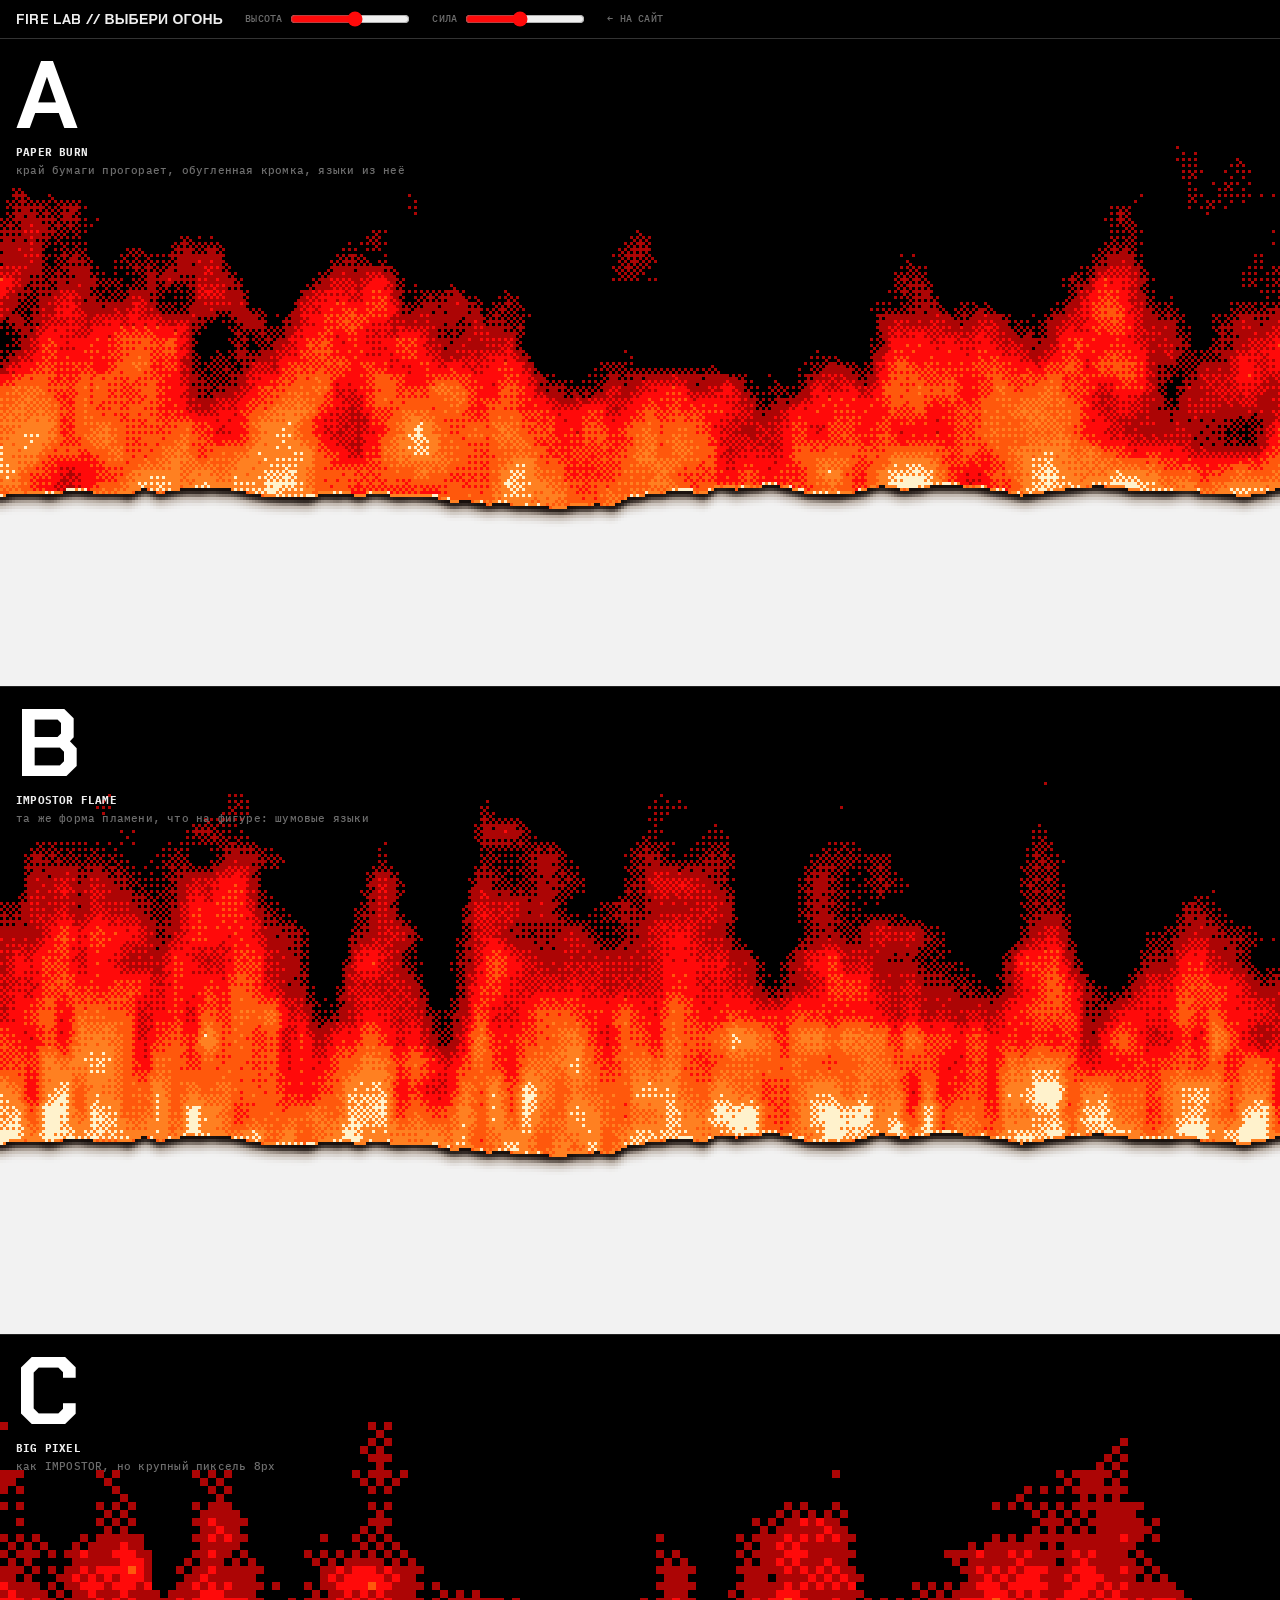
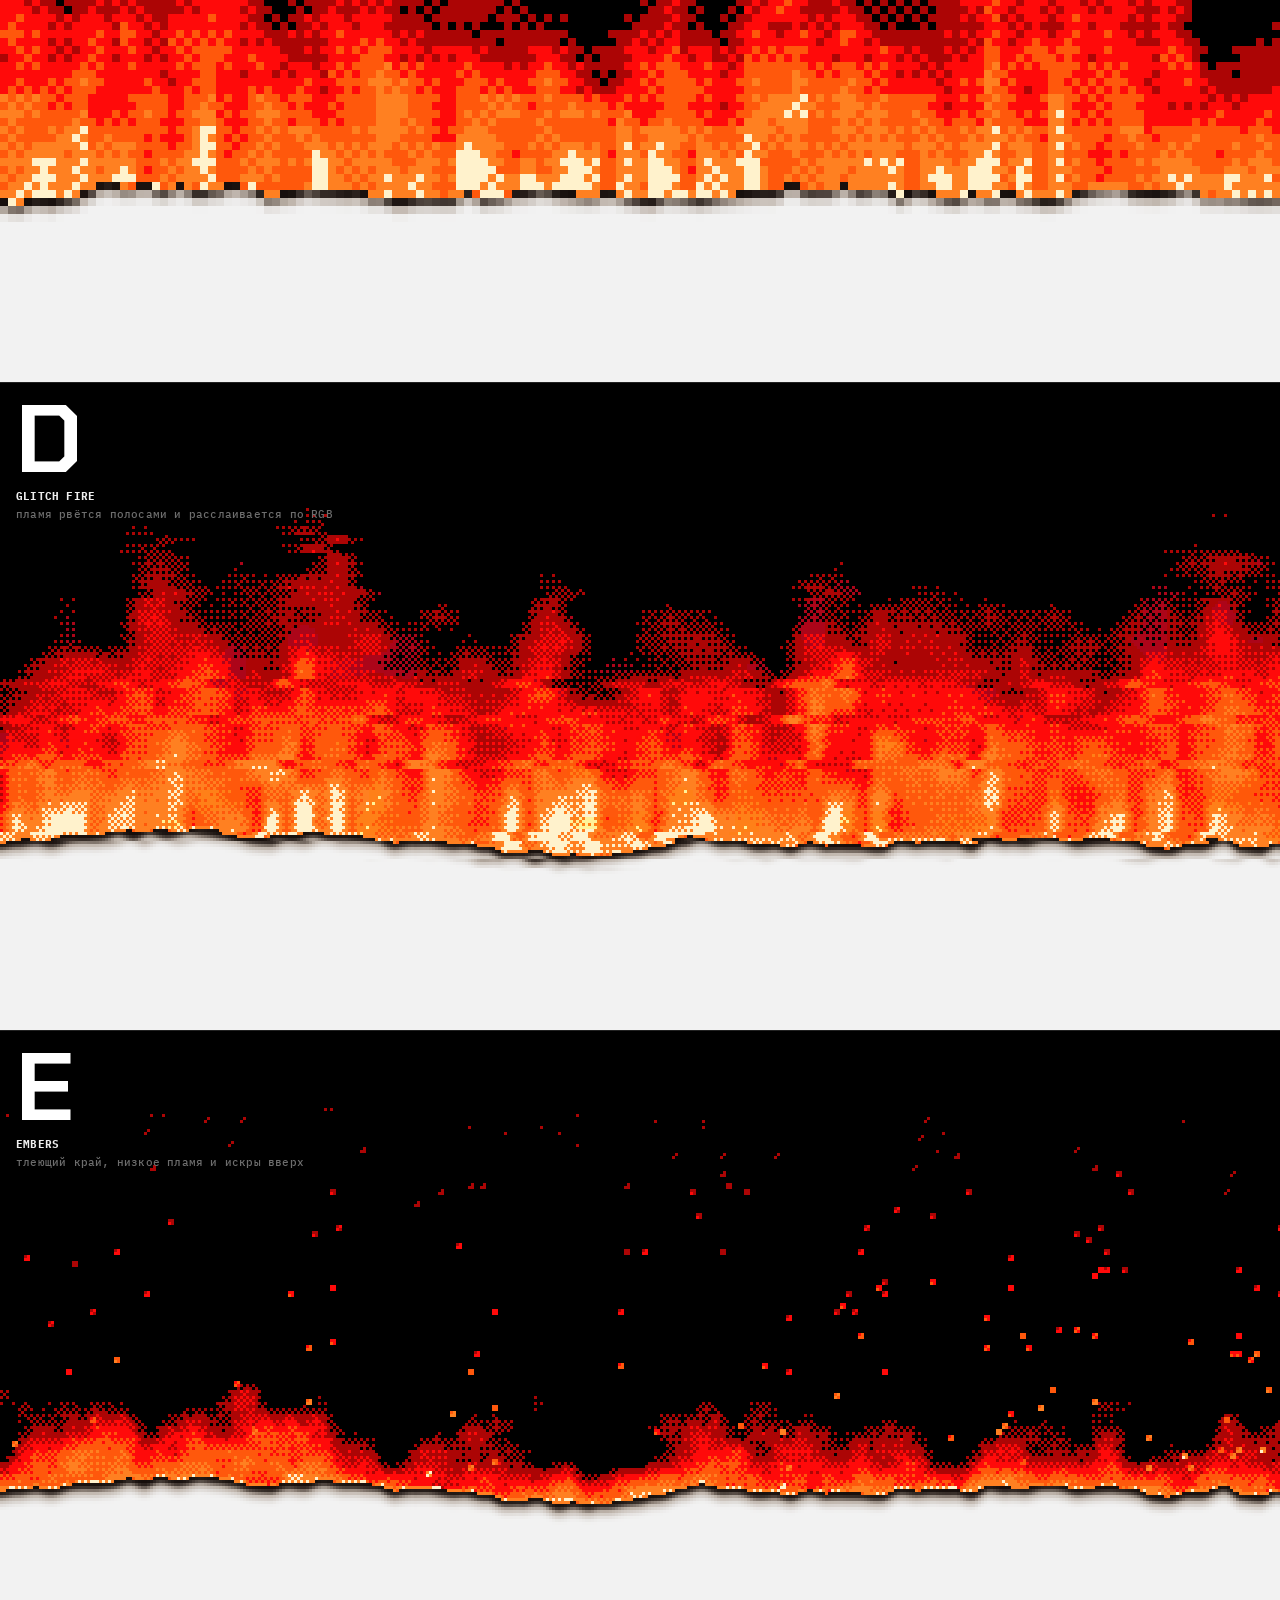
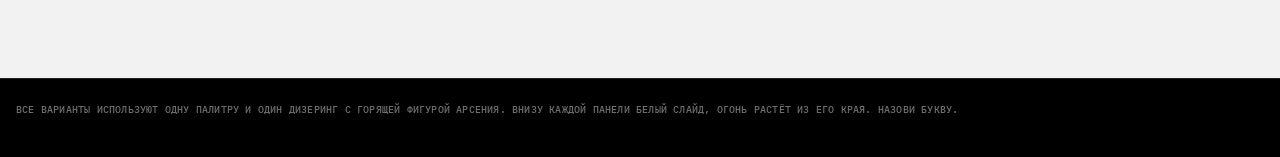
==== fire-lab.html @ 79246a32 "Fire lab page: five edge-fire variants sharing the figure's palette and dither, flames growing out o" ====
<!doctype html>
<html lang="ru">
<head>
<meta charset="utf-8">
<meta name="viewport" content="width=device-width, initial-scale=1, viewport-fit=cover">
<title>Fire Lab — Xanax Tbilisi</title>
<meta name="theme-color" content="#000000">
<link rel="preconnect" href="https://fonts.googleapis.com">
<link rel="preconnect" href="https://fonts.gstatic.com" crossorigin>
<link href="https://fonts.googleapis.com/css2?family=Chakra+Petch:wght@700&family=IBM+Plex+Mono:wght@500;700&display=swap" rel="stylesheet">
<style>
  :root { --red: #ff0a0a; --dim: #6d6d6d; --mono: "IBM Plex Mono", ui-monospace, monospace; --disp: "Chakra Petch", sans-serif; }
  * { box-sizing: border-box; margin: 0; padding: 0; }
  body { background: #000; color: #eee; font: 500 10px/1.4 var(--mono); text-transform: uppercase; letter-spacing: .02em; overflow-x: hidden; }
  header { position: sticky; top: 0; z-index: 5; display: flex; flex-wrap: wrap; gap: 10px 22px; align-items: center; padding: 10px 16px; background: rgba(0,0,0,.85); border-bottom: 1px solid #333; }
  header h1 { font: 700 14px var(--disp); }
  header a { color: var(--dim); text-decoration: none; }
  header a:hover { color: #fff; }
  label { display: flex; align-items: center; gap: 8px; color: var(--dim); }
  input[type=range] { width: 120px; accent-color: var(--red); }
  section { position: relative; height: 72vh; min-height: 380px; border-bottom: 1px solid #222; }
  canvas { position: absolute; inset: 0; width: 100%; height: 100%; display: block; }
  .tag { position: absolute; left: 16px; top: 14px; z-index: 2; max-width: calc(100% - 32px); }
  .tag b { display: block; font: 700 clamp(40px, 8vw, 96px)/.9 var(--disp); color: #fff; }
  .tag span { display: block; margin-top: 6px; font-size: 11px; font-weight: 700; }
  .tag em { display: block; font-style: normal; color: var(--dim); text-transform: none; font-size: 11px; margin-top: 2px; }
  footer { padding: 24px 16px 40px; color: var(--dim); }
</style>
</head>
<body>
<header>
  <h1>FIRE LAB // ВЫБЕРИ ОГОНЬ</h1>
  <label>ВЫСОТА <input id="flame" type="range" min="0.25" max="0.8" step="0.01" value="0.55"></label>
  <label>СИЛА <input id="strength" type="range" min="0.5" max="1.6" step="0.01" value="1"></label>
  <a href="./">← НА САЙТ</a>
</header>
<main id="lab"></main>
<footer>Все варианты используют одну палитру и один дизеринг с горящей фигурой Арсения. Внизу каждой панели белый слайд, огонь растёт из его края. Назови букву.</footer>

<script type="module">
  import { VARIANTS, createEdgeFire } from "./fire.js?v=1";
  const lab = document.getElementById("lab");
  const fires = VARIANTS.map((v, i) => {
    const sec = document.createElement("section");
    sec.innerHTML = `<canvas></canvas><div class="tag"><b>${"ABCDE"[i]}</b><span>${v.name}</span><em>${v.note}</em></div>`;
    lab.appendChild(sec);
    const f = createEdgeFire(sec.querySelector("canvas"), { variant: i });
    return { sec, f, visible: false };
  });
  const layout = () => fires.forEach(({ sec, f }) => {
    if (!f) return;
    f.resize();
    const h = sec.clientHeight;
    f.state.edge = h * 0.3;
    f.state.flame = h * +document.getElementById("flame").value;
  });
  const io = new IntersectionObserver((es) => es.forEach((e) => {
    const x = fires.find((q) => q.sec === e.target); if (x) x.visible = e.isIntersecting;
  }));
  fires.forEach((x) => io.observe(x.sec));
  addEventListener("resize", layout);
  document.getElementById("flame").addEventListener("input", layout);
  document.getElementById("strength").addEventListener("input", (e) => fires.forEach(({ f }) => f && (f.state.strength = +e.target.value)));
  layout();
  const t0 = performance.now();
  (function loop() {
    const t = (performance.now() - t0) / 1000;
    for (const x of fires) if (x.f && x.visible) x.f.render(t);
    requestAnimationFrame(loop);
  })();
</script>
</body>
</html>
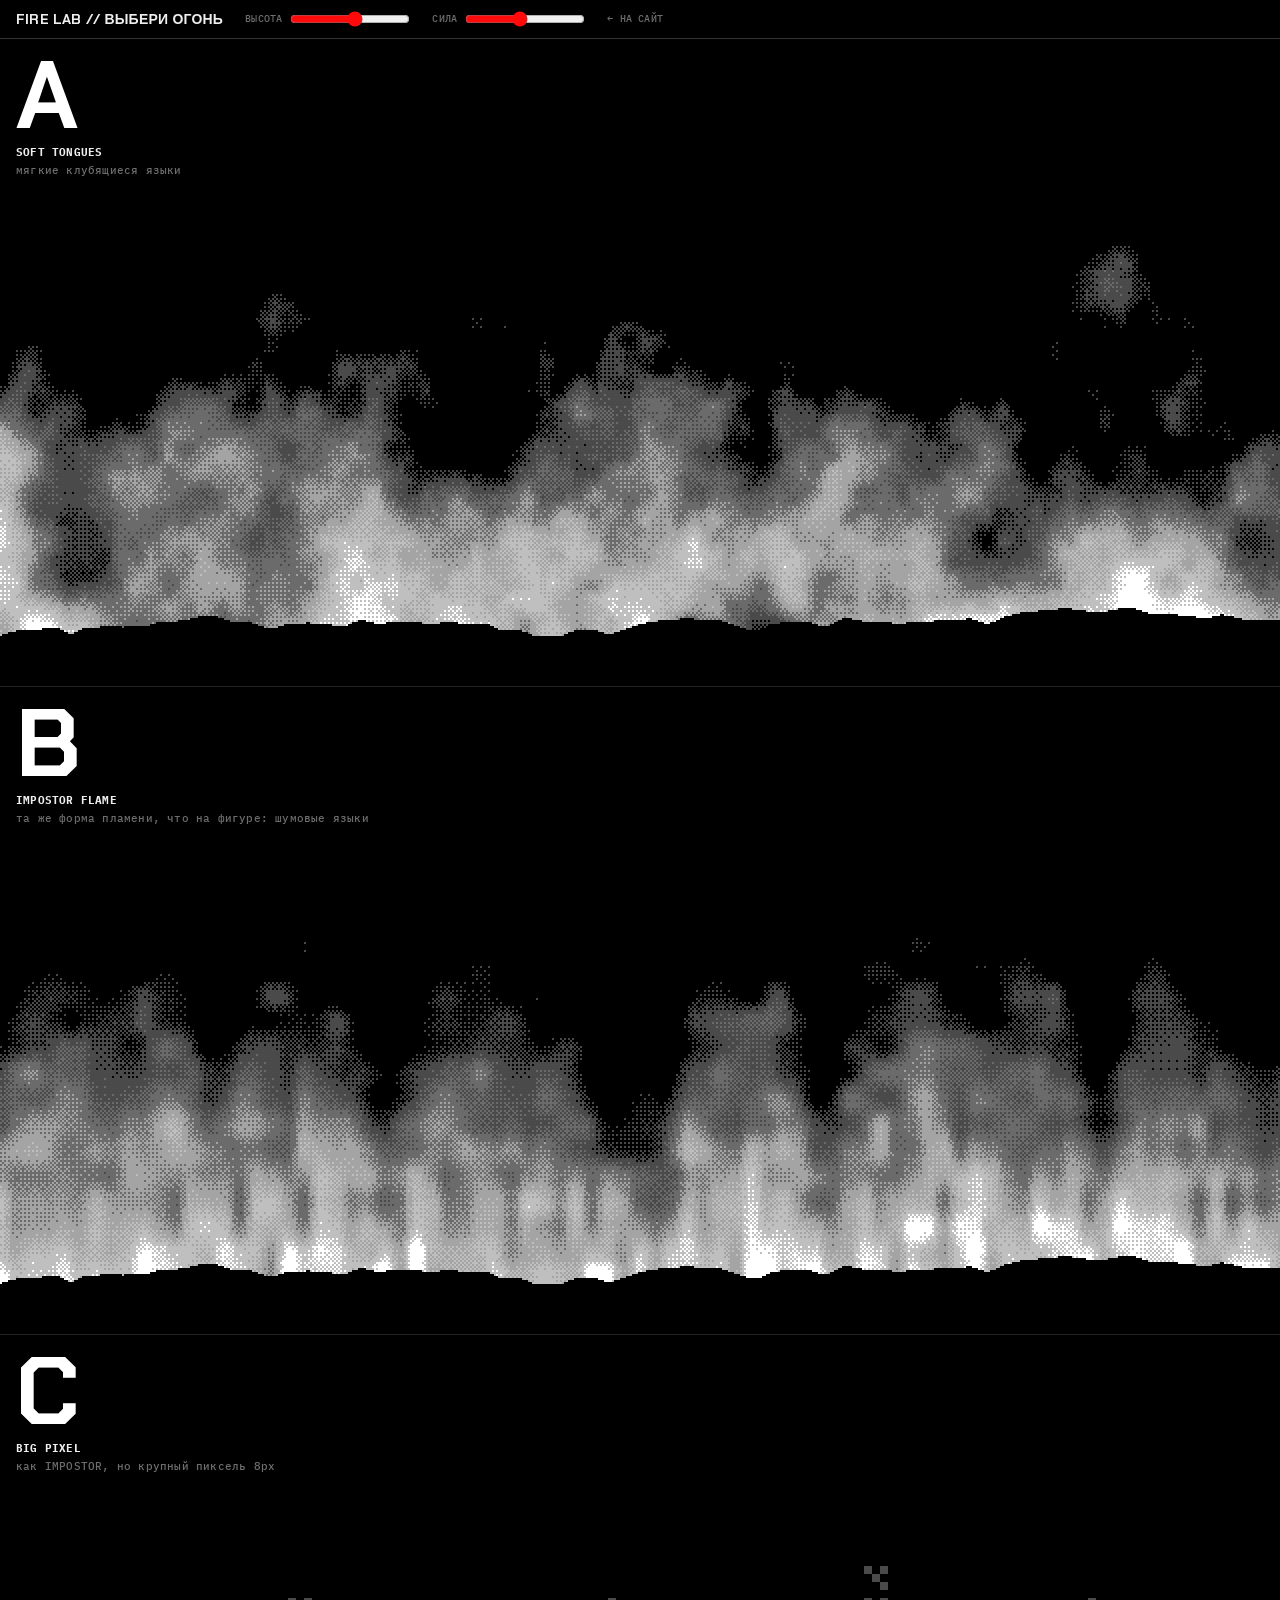
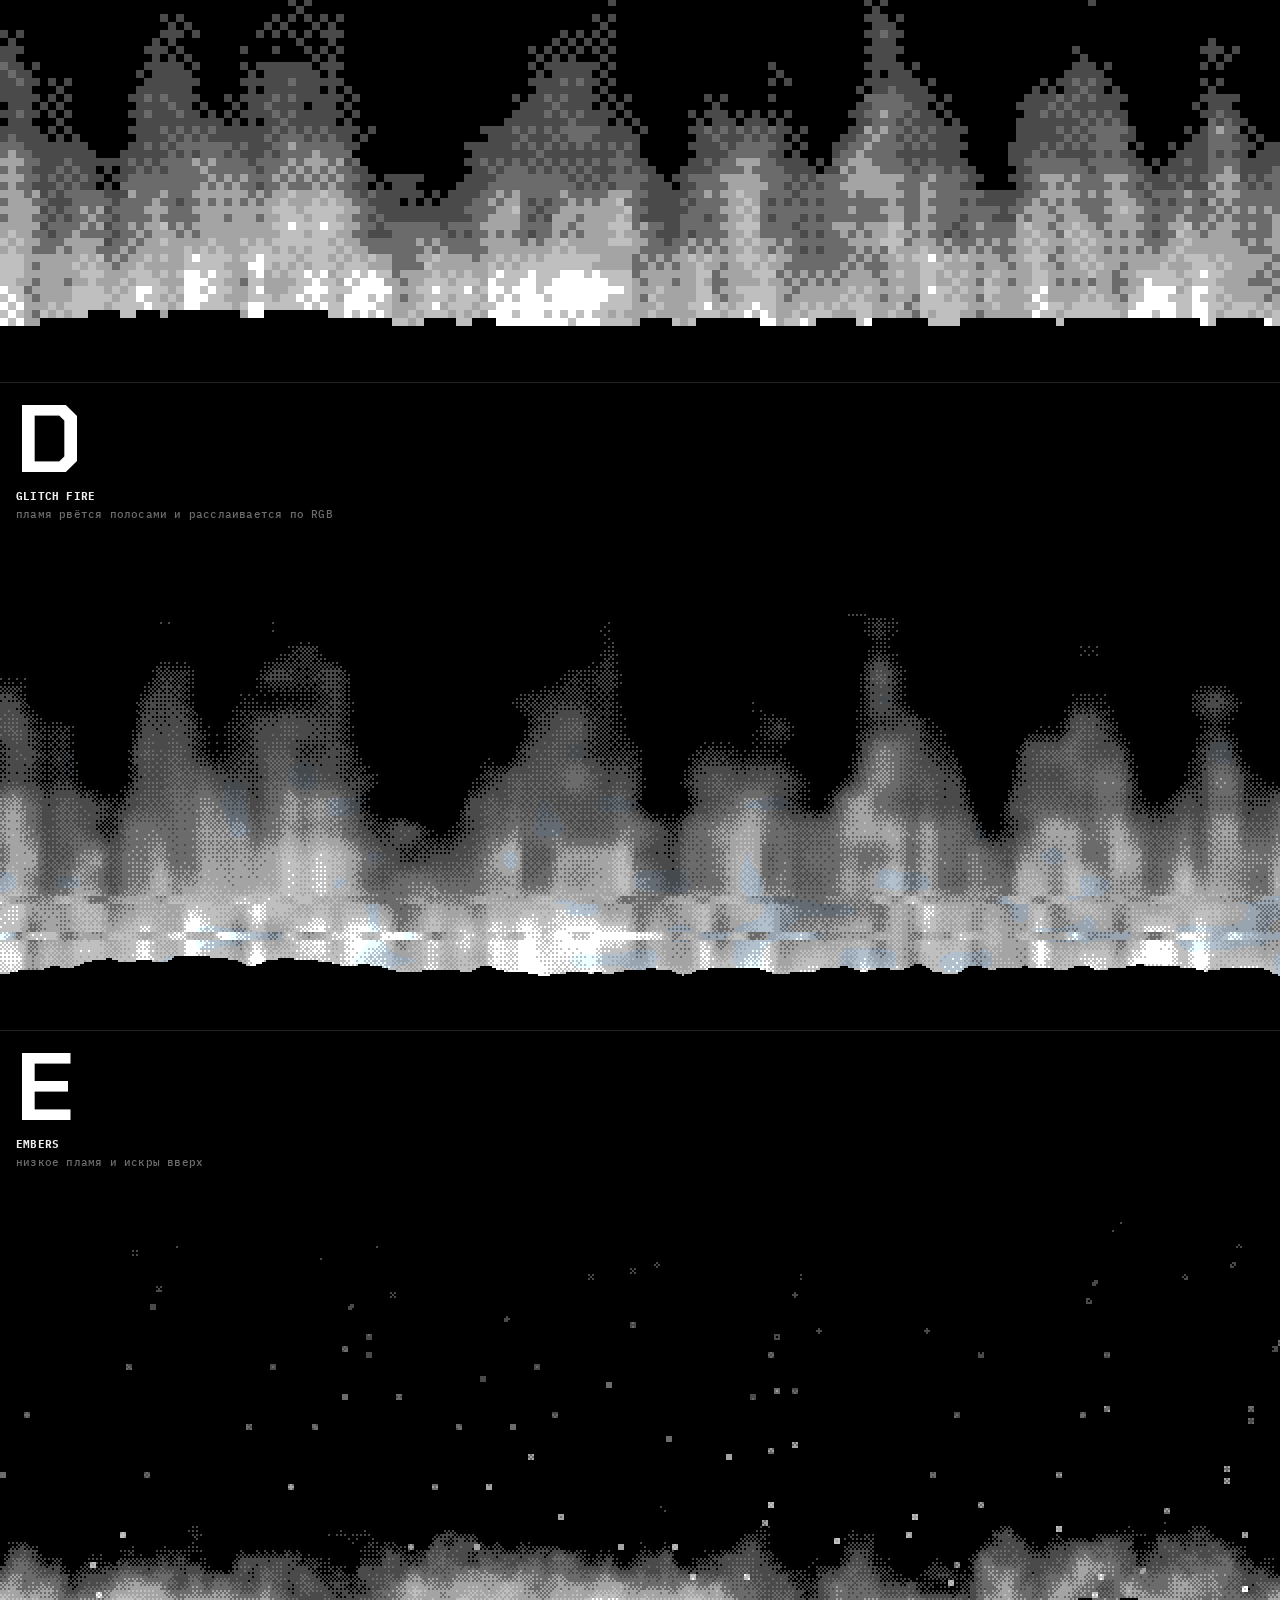
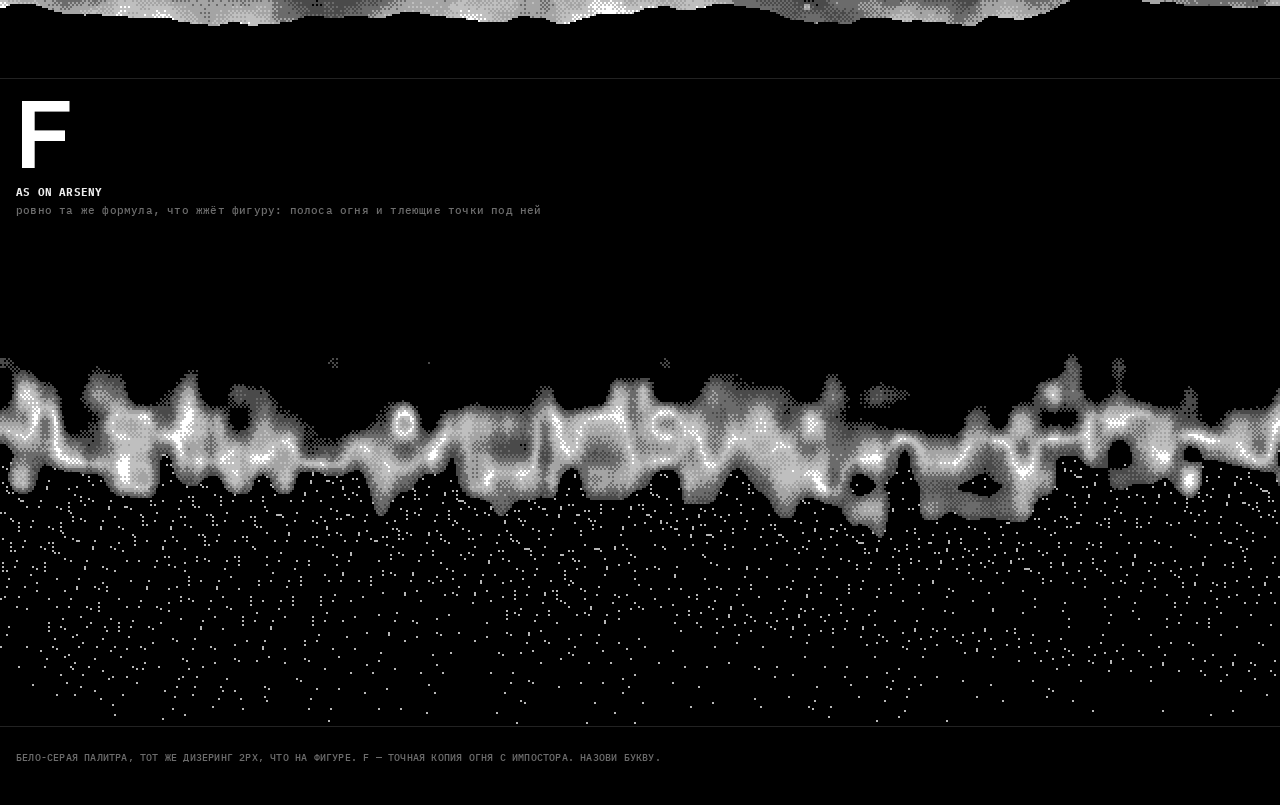
==== commit 2507e2a2: "Fire lab: white-grey fire on black, no paper edge, new F = the figure's exact burn; phones: header n" ====
--- a/fire-lab.html
+++ b/fire-lab.html
@@ -25,6 +25,10 @@
   .tag span { display: block; margin-top: 6px; font-size: 11px; font-weight: 700; }
   .tag em { display: block; font-style: normal; color: var(--dim); text-transform: none; font-size: 11px; margin-top: 2px; }
   footer { padding: 24px 16px 40px; color: var(--dim); }
+  @media (max-width: 820px) {
+    header { position: static; }                       /* a sticky 3-line header would sit on the labels */
+    .tag b { font-size: 44px; }
+  }
 </style>
 </head>
 <body>
@@ -35,14 +39,14 @@
   <a href="./">← НА САЙТ</a>
 </header>
 <main id="lab"></main>
-<footer>Все варианты используют одну палитру и один дизеринг с горящей фигурой Арсения. Внизу каждой панели белый слайд, огонь растёт из его края. Назови букву.</footer>
+<footer>Бело-серая палитра, тот же дизеринг 2px, что на фигуре. F — точная копия огня с импостора. Назови букву.</footer>
 
 <script type="module">
-  import { VARIANTS, createEdgeFire } from "./fire.js?v=1";
+  import { VARIANTS, createEdgeFire } from "./fire.js?v=2";
   const lab = document.getElementById("lab");
   const fires = VARIANTS.map((v, i) => {
     const sec = document.createElement("section");
-    sec.innerHTML = `<canvas></canvas><div class="tag"><b>${"ABCDE"[i]}</b><span>${v.name}</span><em>${v.note}</em></div>`;
+    sec.innerHTML = `<canvas></canvas><div class="tag"><b>${"ABCDEF"[i]}</b><span>${v.name}</span><em>${v.note}</em></div>`;
     lab.appendChild(sec);
     const f = createEdgeFire(sec.querySelector("canvas"), { variant: i });
     return { sec, f, visible: false };
@@ -51,7 +55,7 @@
     if (!f) return;
     f.resize();
     const h = sec.clientHeight;
-    f.state.edge = h * 0.3;
+    f.state.edge = h * (f.state.variant === 5 ? 0.42 : 0.1);   // F needs room below for its embers
     f.state.flame = h * +document.getElementById("flame").value;
   });
   const io = new IntersectionObserver((es) => es.forEach((e) => {
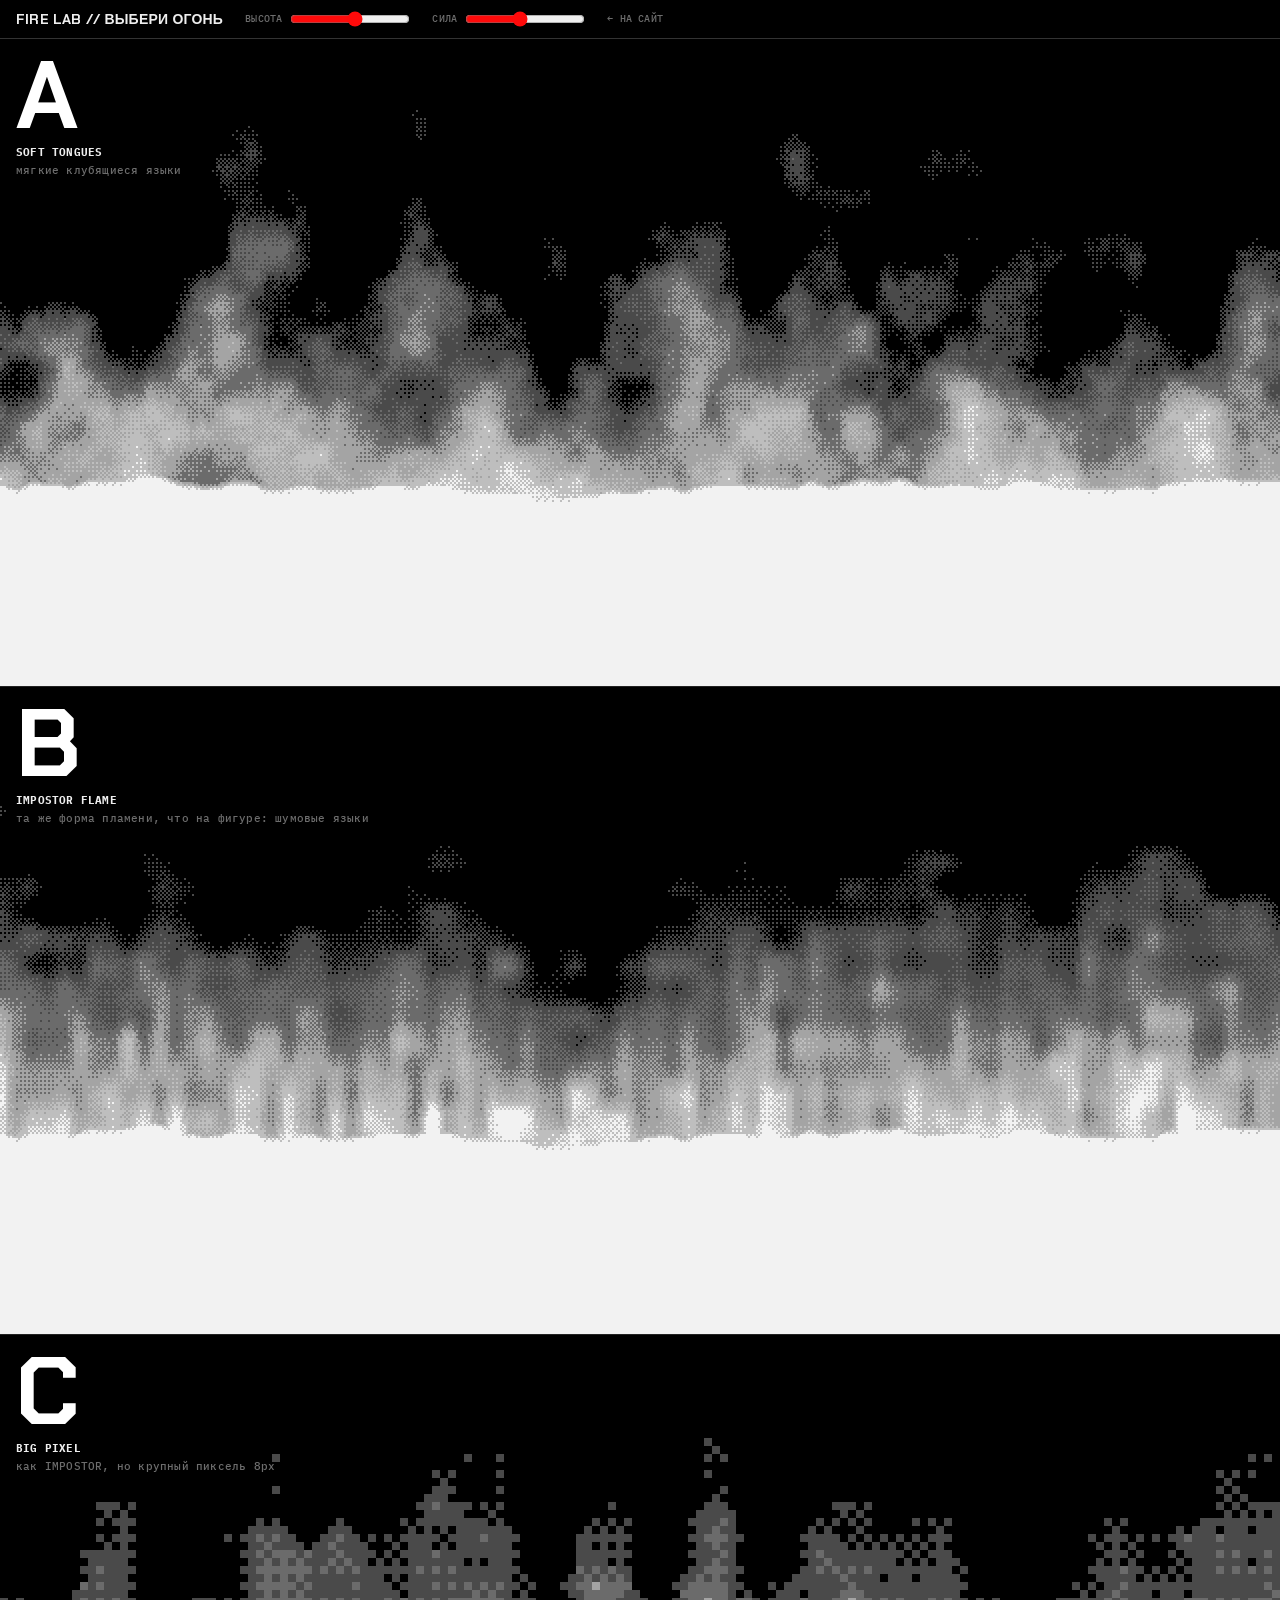
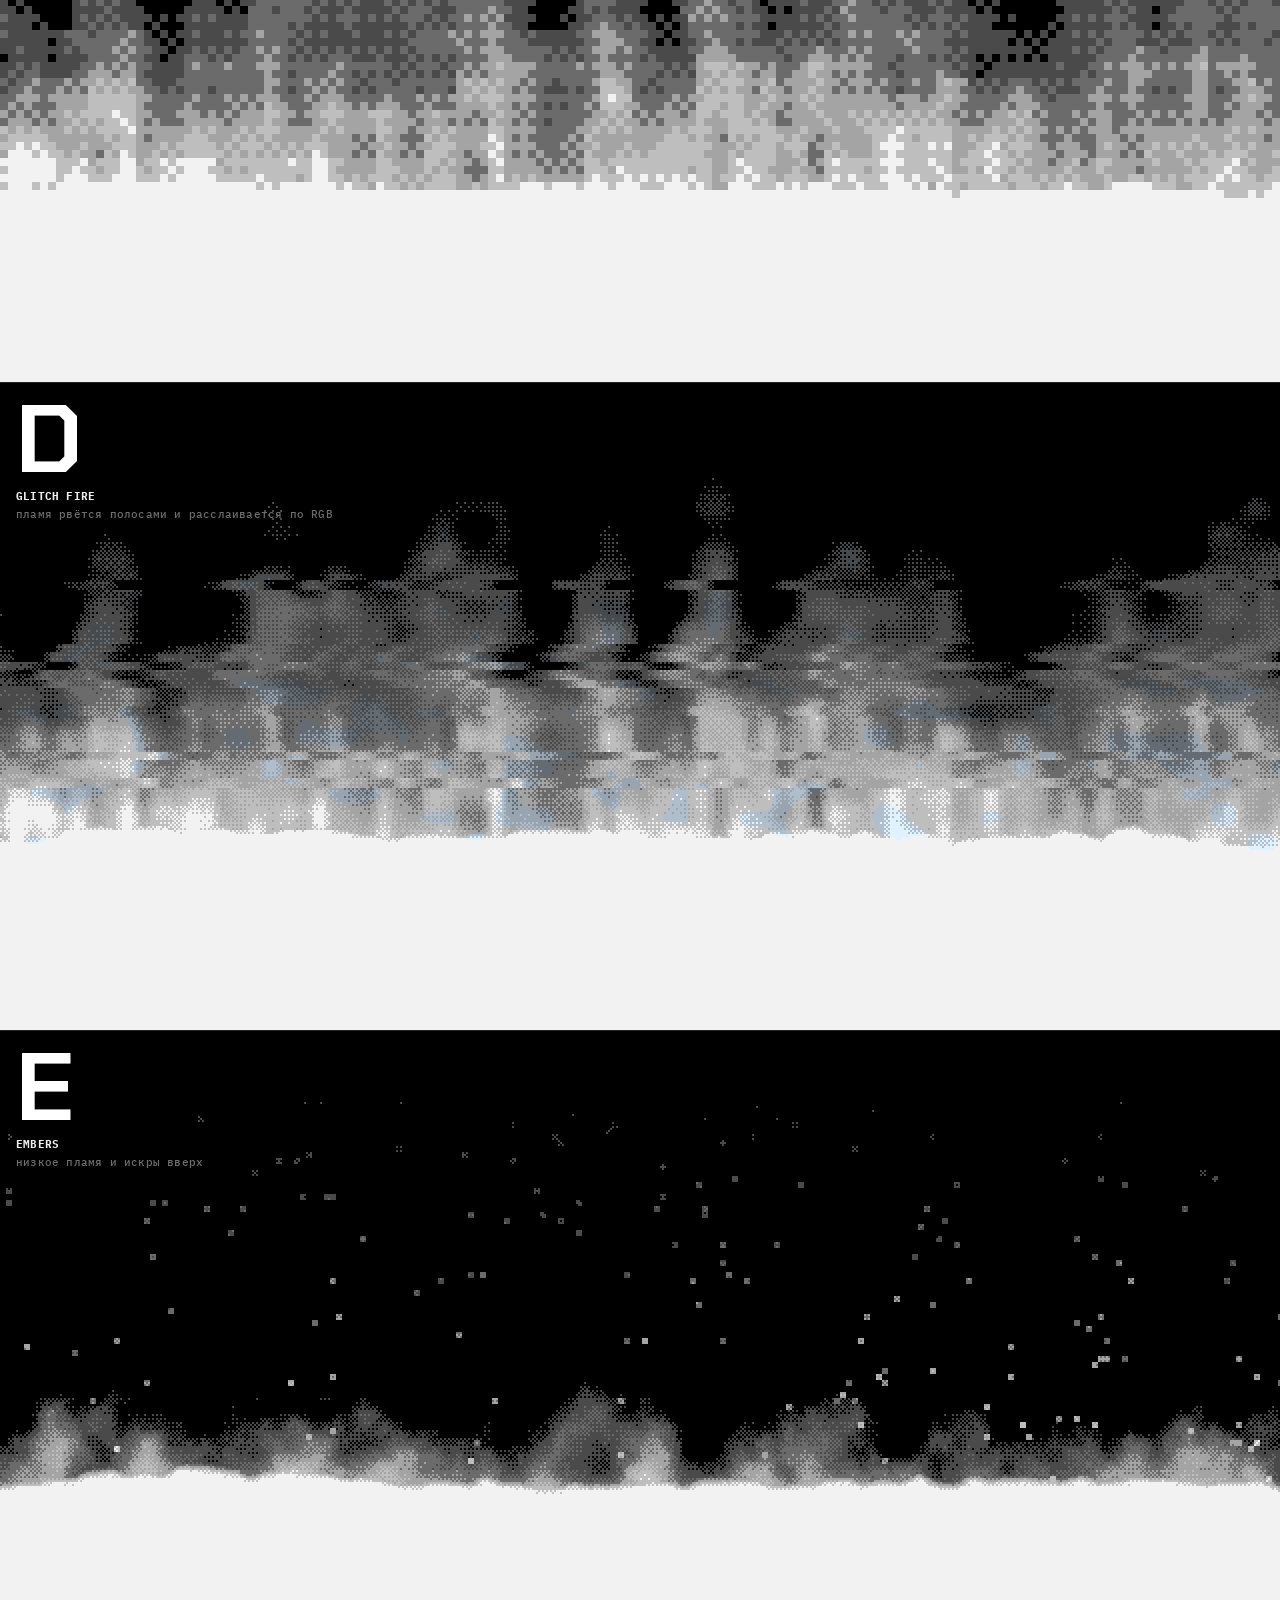
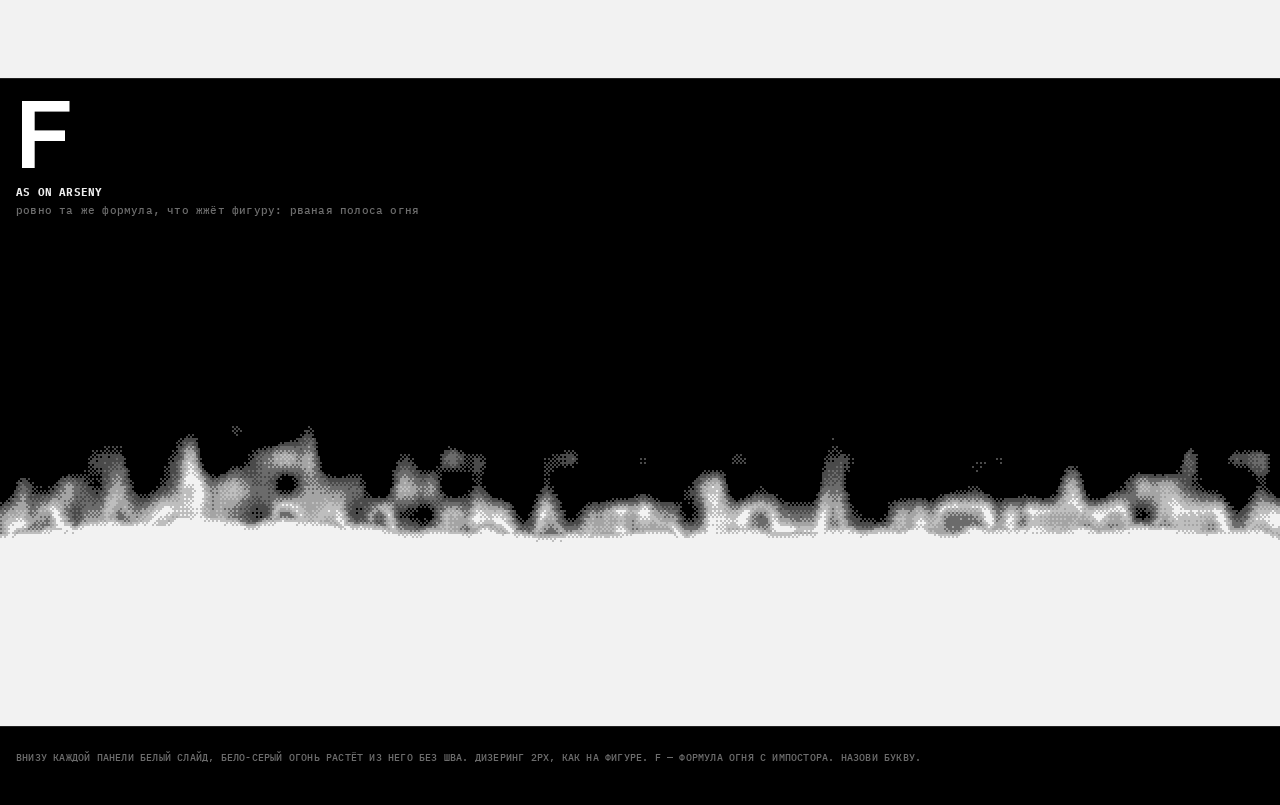
==== commit d69b0cef: "Fire lab: white slide under every variant, flame base is the same white so there is no seam" ====
--- a/fire-lab.html
+++ b/fire-lab.html
@@ -39,10 +39,10 @@
   <a href="./">← НА САЙТ</a>
 </header>
 <main id="lab"></main>
-<footer>Бело-серая палитра, тот же дизеринг 2px, что на фигуре. F — точная копия огня с импостора. Назови букву.</footer>
+<footer>Внизу каждой панели белый слайд, бело-серый огонь растёт из него без шва. Дизеринг 2px, как на фигуре. F — формула огня с импостора. Назови букву.</footer>
 
 <script type="module">
-  import { VARIANTS, createEdgeFire } from "./fire.js?v=2";
+  import { VARIANTS, createEdgeFire } from "./fire.js?v=3";
   const lab = document.getElementById("lab");
   const fires = VARIANTS.map((v, i) => {
     const sec = document.createElement("section");
@@ -55,7 +55,7 @@
     if (!f) return;
     f.resize();
     const h = sec.clientHeight;
-    f.state.edge = h * (f.state.variant === 5 ? 0.42 : 0.1);   // F needs room below for its embers
+    f.state.edge = h * 0.3;                                      // bottom 30% is the white slide
     f.state.flame = h * +document.getElementById("flame").value;
   });
   const io = new IntersectionObserver((es) => es.forEach((e) => {
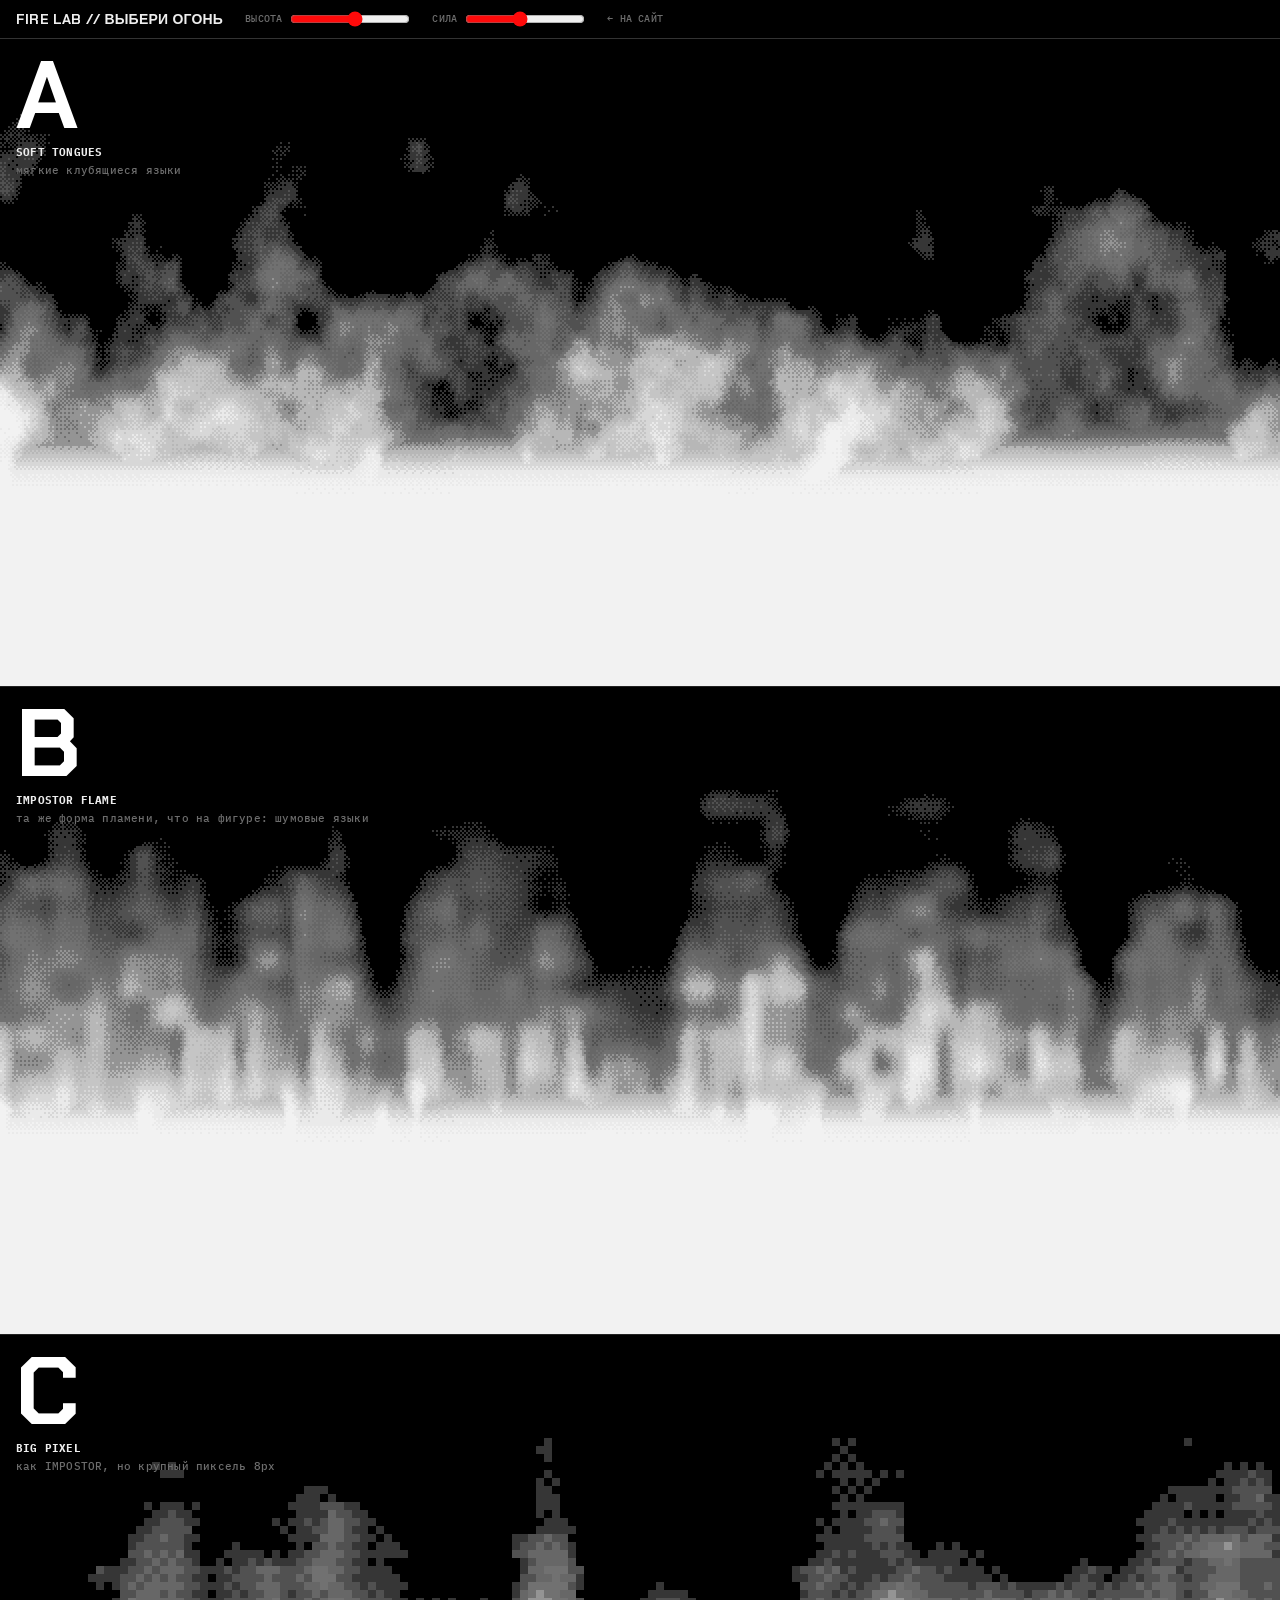
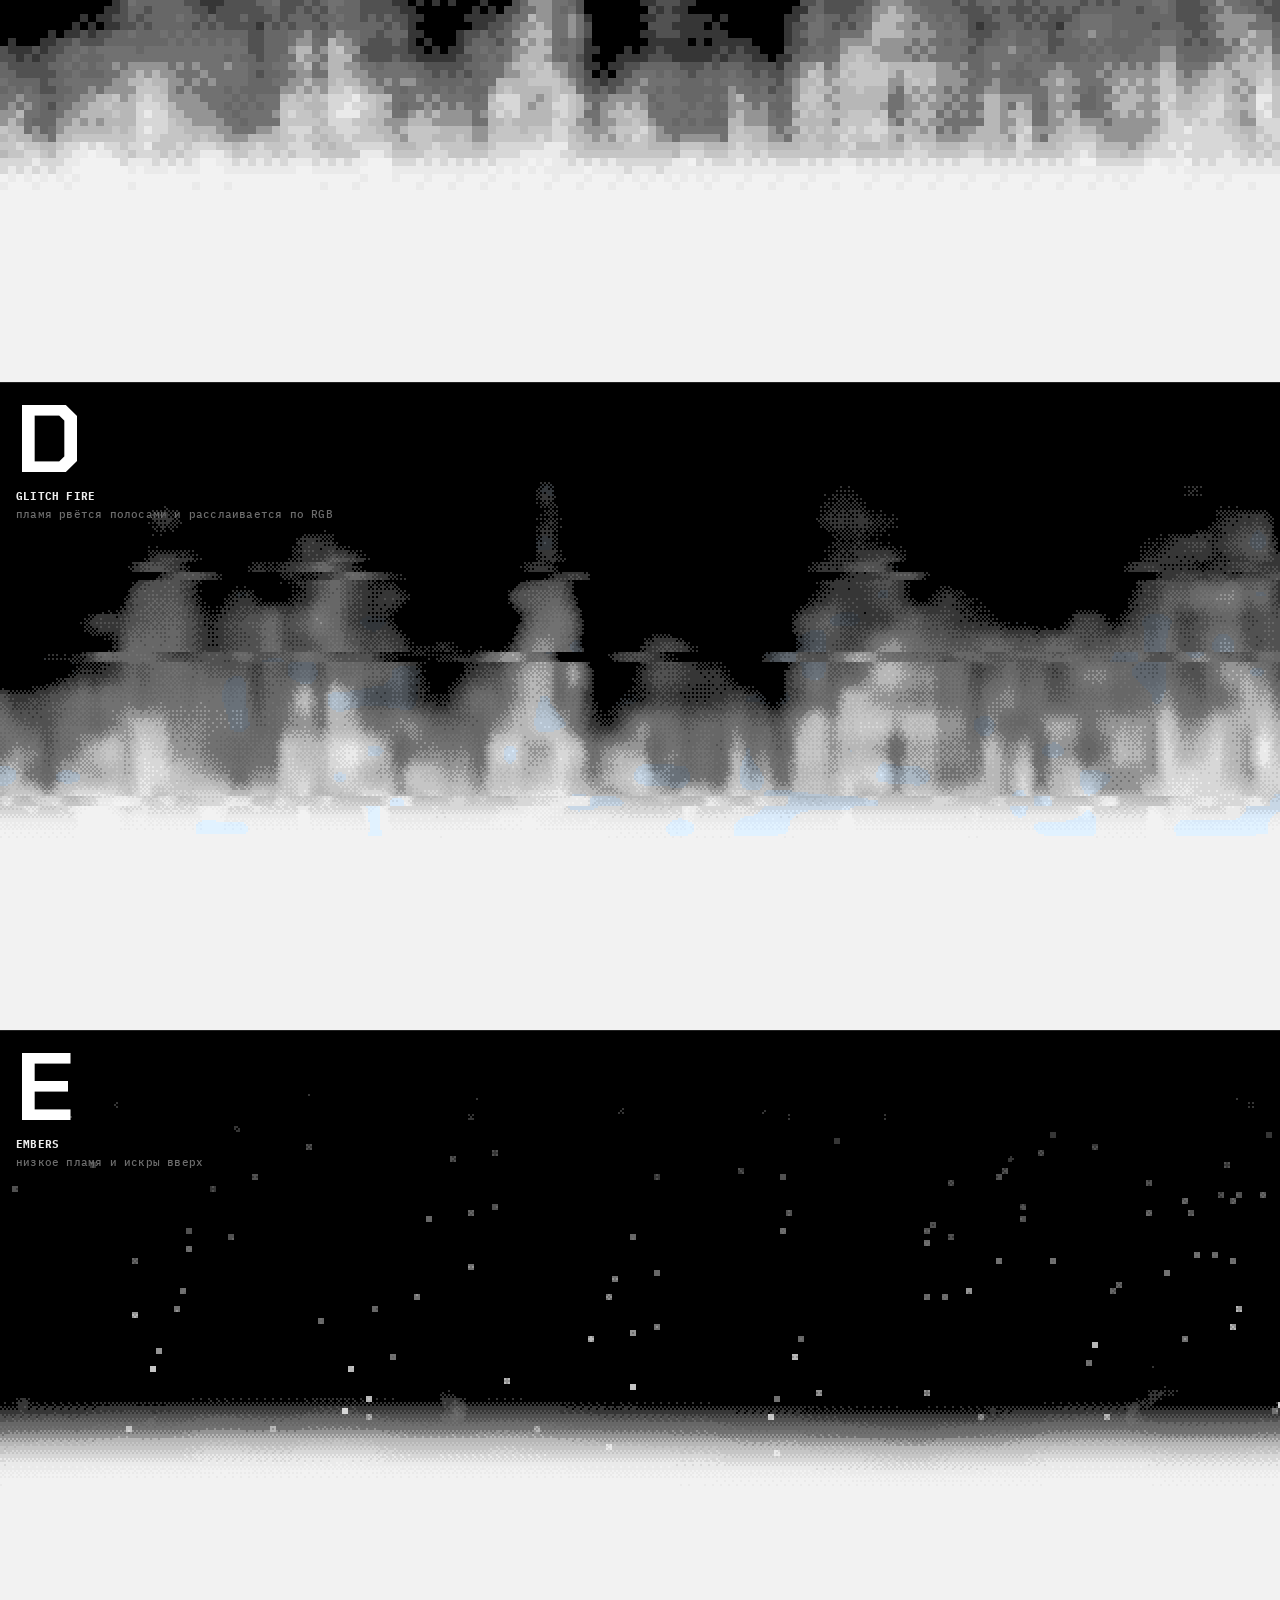
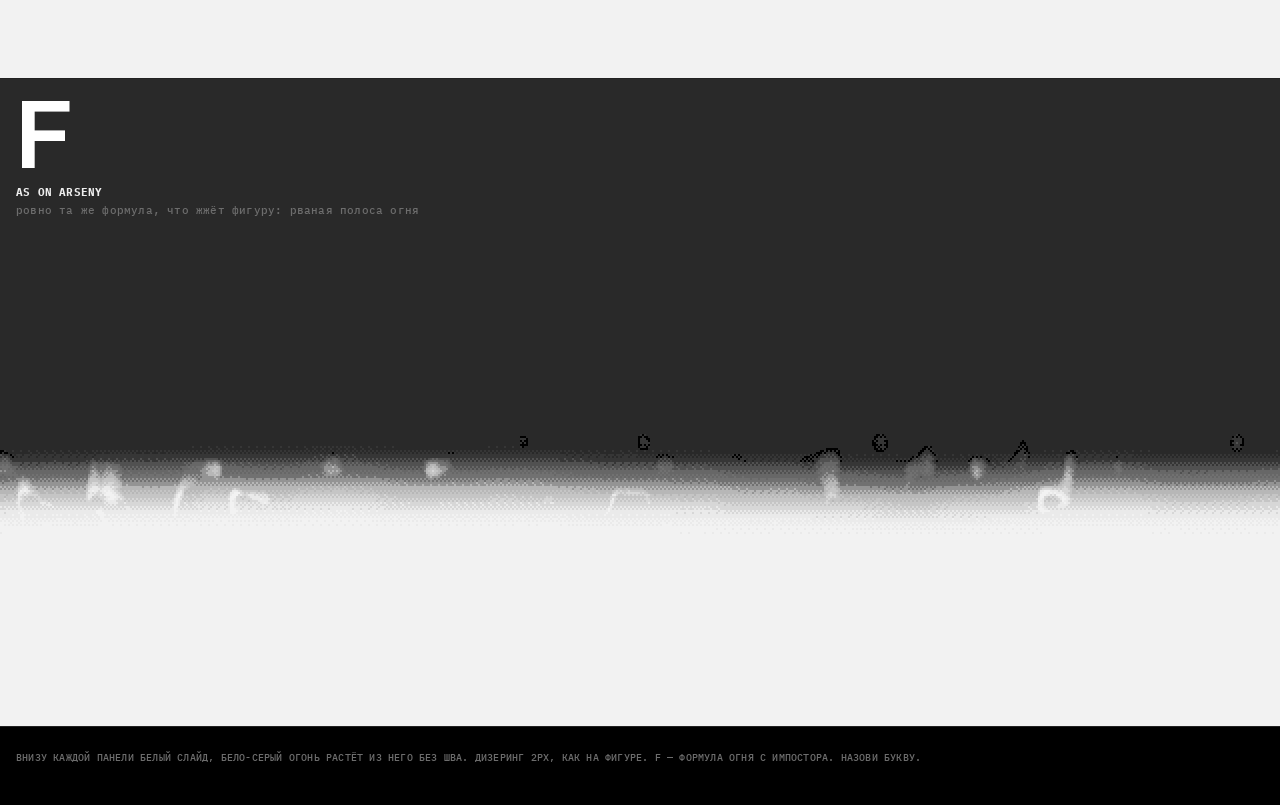
==== commit 86ea545d: "Fire lab: white melts into the flame over ~85px with finer steps, calmer white edge" ====
--- a/fire-lab.html
+++ b/fire-lab.html
@@ -42,7 +42,7 @@
 <footer>Внизу каждой панели белый слайд, бело-серый огонь растёт из него без шва. Дизеринг 2px, как на фигуре. F — формула огня с импостора. Назови букву.</footer>
 
 <script type="module">
-  import { VARIANTS, createEdgeFire } from "./fire.js?v=3";
+  import { VARIANTS, createEdgeFire } from "./fire.js?v=4";
   const lab = document.getElementById("lab");
   const fires = VARIANTS.map((v, i) => {
     const sec = document.createElement("section");
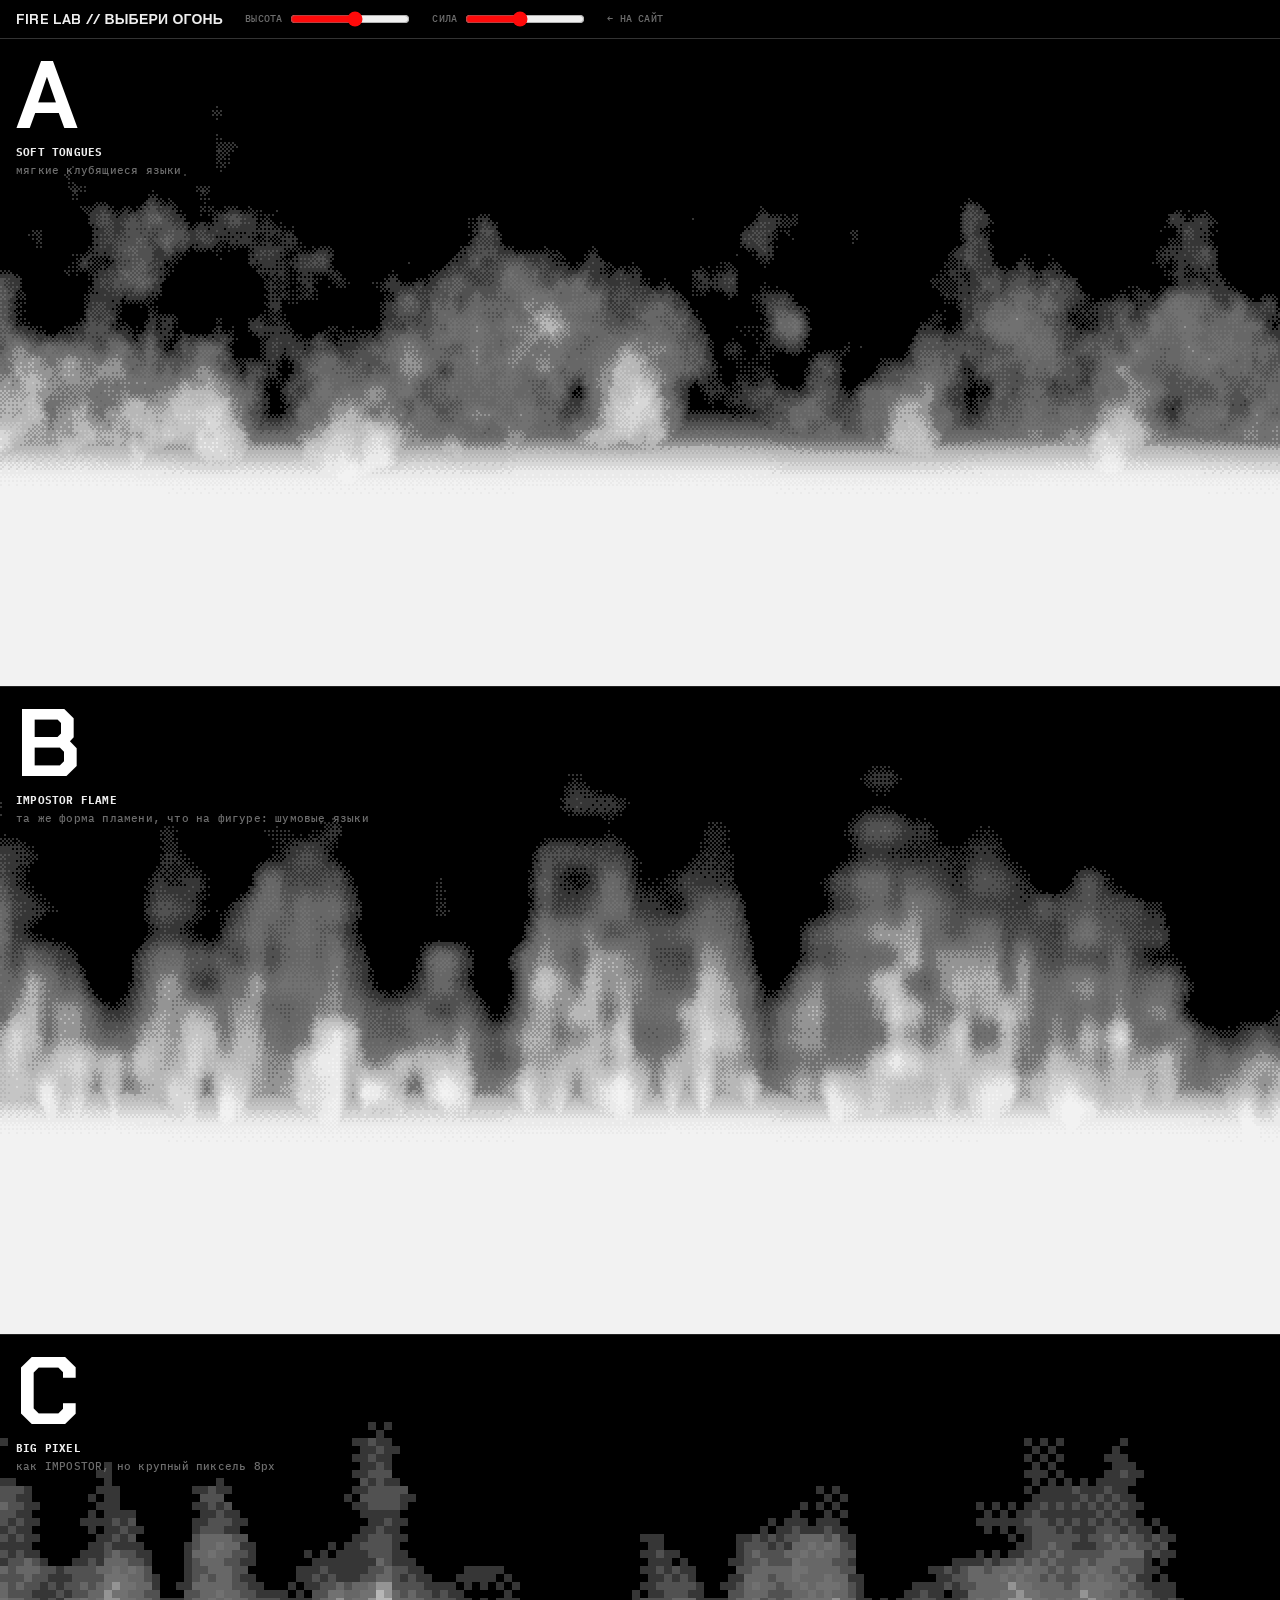
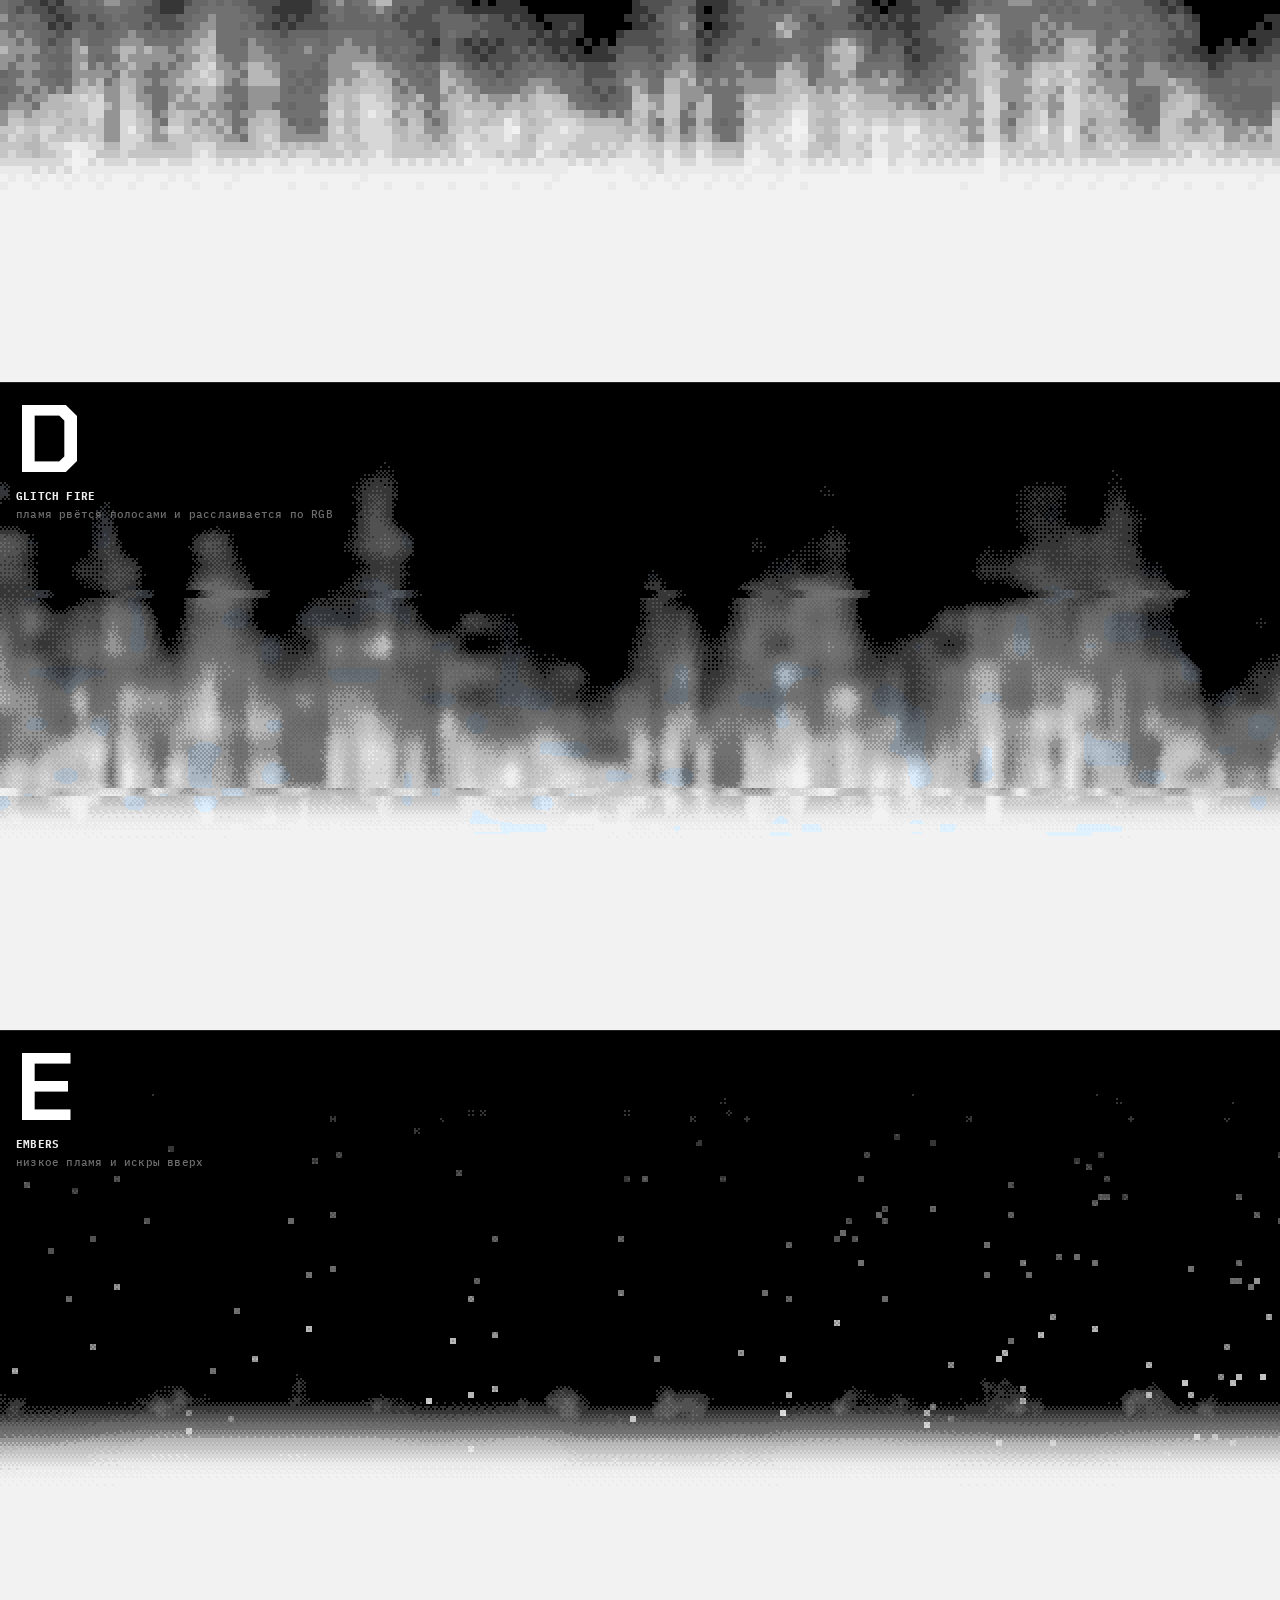
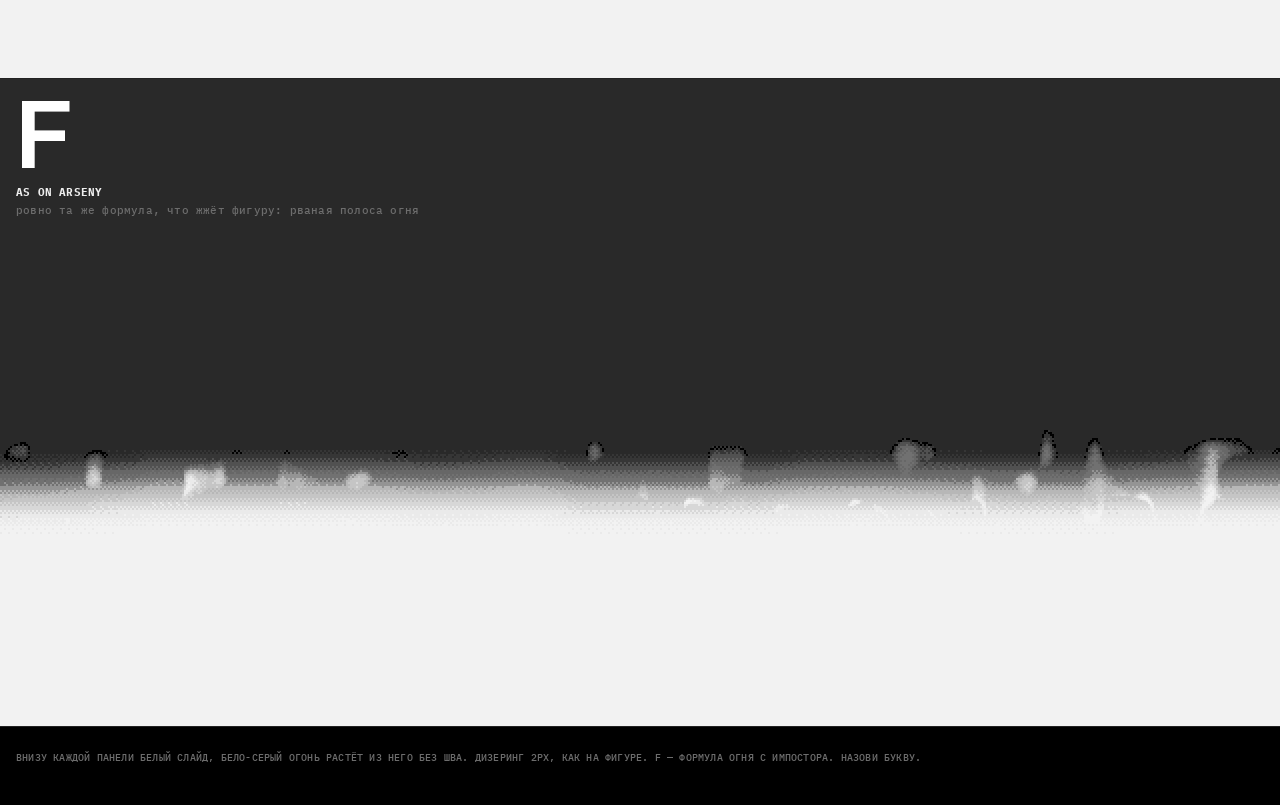
==== commit 303e3cbb: "Site edge fire = fire lab variant A at max (height 0.8, strength 1.6), white-grey from the white sli" ====
--- a/fire-lab.html
+++ b/fire-lab.html
@@ -42,7 +42,7 @@
 <footer>Внизу каждой панели белый слайд, бело-серый огонь растёт из него без шва. Дизеринг 2px, как на фигуре. F — формула огня с импостора. Назови букву.</footer>
 
 <script type="module">
-  import { VARIANTS, createEdgeFire } from "./fire.js?v=4";
+  import { VARIANTS, createEdgeFire } from "./fire.js?v=5";
   const lab = document.getElementById("lab");
   const fires = VARIANTS.map((v, i) => {
     const sec = document.createElement("section");
